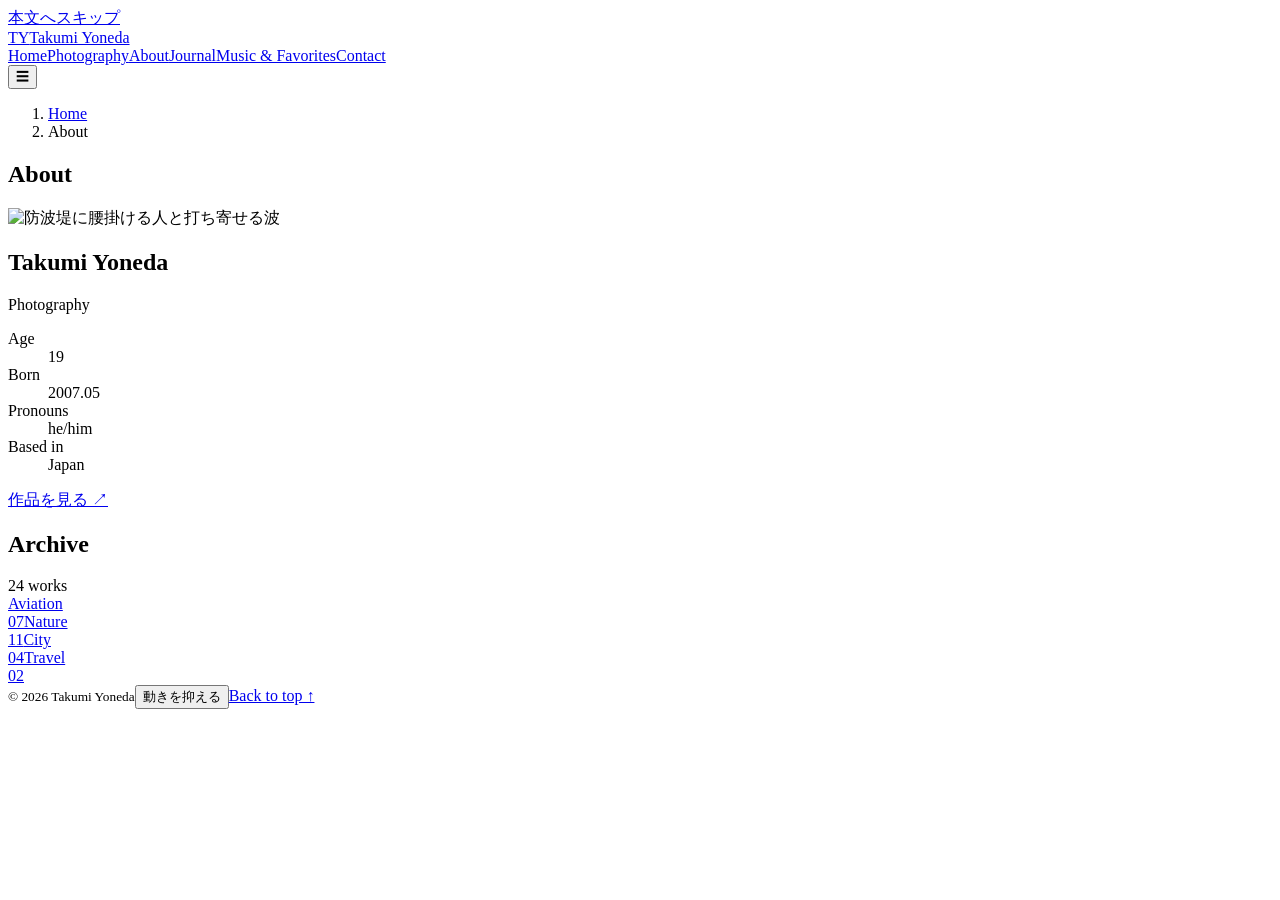
==== about.html @ cf7e60b3 "Add Takumi Yoneda personal website" ====
<!doctype html><html lang="ja"><head><meta charset="utf-8"><meta name="viewport" content="width=device-width,initial-scale=1"><meta name="description" content="Takumi Yonedaの個人公式サイト。写真、アート、言葉と好きなもの。About"><meta name="theme-color" content="#ffffff"><title>About — Takumi Yoneda</title><link rel="icon" href="assets/favicon.svg" type="image/svg+xml"><link rel="stylesheet" href="assets/style.css"><script defer src="assets/content.js"></script><script defer src="assets/app.js"></script></head><body class="inner-page"><a class="skip" href="#main">本文へスキップ</a><header><a class="brand" href="index.html">TY<span>Takumi Yoneda</span></a><nav class="desktop-nav" aria-label="メインナビゲーション"><a href="index.html" >Home</a><a href="photography.html" >Photography</a><a href="about.html" aria-current="page">About</a><a href="journal.html" >Journal</a><a href="favorites.html" >Music & Favorites</a><a href="contact.html" >Contact</a></nav><button class="icon menu-toggle" aria-label="メニューを開く" aria-haspopup="dialog" aria-controls="menu-dialog" aria-expanded="false">☰</button></header><main id="main"><nav class="breadcrumbs" aria-label="パンくずリスト"><ol><li><a href="index.html">Home</a></li><li aria-current="page">About</li></ol></nav><section class="page-heading"><h1 class="kinetic"><span>About</span></h1></section><section class="bio"><div class="bio-image"><div class="image-wrap"><img src="assets/photo-18.jpg" alt="防波堤に腰掛ける人と打ち寄せる波" width="1800" height="1200" loading="lazy"><span class="image-error" hidden>画像を読み込めませんでした</span></div></div><div><h2>Takumi Yoneda</h2><p>Photography</p><dl class="profile-facts"><div><dt>Age</dt><dd>19</dd></div><div><dt>Born</dt><dd><time datetime="2007-05">2007.05</time></dd></div><div><dt>Pronouns</dt><dd>he/him</dd></div><div><dt>Based in</dt><dd>Japan</dd></div></dl><a class="button filled" href="photography.html">作品を見る ↗</a></div></section><section class="archive section"><div class="section-head"><h2>Archive</h2><span>24 works</span></div><div class="archive-chart" aria-label="写真カテゴリー別の作品数"><a href="photography.html" class="chart-row reveal"><span>Aviation</span><div class="chart-track"><div class="chart-fill" style="--size:29.166666666666668%"></div></div><span>07</span></a><a href="photography.html" class="chart-row reveal"><span>Nature</span><div class="chart-track"><div class="chart-fill" style="--size:45.83333333333333%"></div></div><span>11</span></a><a href="photography.html" class="chart-row reveal"><span>City</span><div class="chart-track"><div class="chart-fill" style="--size:16.666666666666664%"></div></div><span>04</span></a><a href="photography.html" class="chart-row reveal"><span>Travel</span><div class="chart-track"><div class="chart-fill" style="--size:8.333333333333332%"></div></div><span>02</span></a></div></section><noscript><nav aria-label="ページ一覧"><a href="index.html">Home</a> / <a href="photography.html">Photography</a> / <a href="about.html">About</a> / <a href="journal.html">Journal</a> / <a href="favorites.html">Music & Favorites</a> / <a href="contact.html">Contact</a></nav></noscript></main><footer><div class="footer-bottom"><small>© 2026 Takumi Yoneda</small><button id="motion-toggle" class="chip" aria-pressed="false">動きを抑える</button><a href="#main">Back to top ↑</a></div></footer><dialog id="menu-dialog" class="menu-dialog" aria-labelledby="menu-title"><div class="dialog-top"><h2 id="menu-title">Menu</h2><button class="icon" data-close aria-label="メニューを閉じる">×</button></div><nav aria-label="モバイルナビゲーション"><a href="index.html" >Home<span>↗</span></a><a href="photography.html" >Photography<span>↗</span></a><a href="about.html" aria-current="page">About<span>↗</span></a><a href="journal.html" >Journal<span>↗</span></a><a href="favorites.html" >Music & Favorites<span>↗</span></a><a href="contact.html" >Contact<span>↗</span></a></nav></dialog><dialog id="sheet" class="sheet" aria-labelledby="sheet-title"><div class="handle" aria-hidden="true"></div><div class="dialog-top"><h2 id="sheet-title">Details</h2><button class="icon" data-close aria-label="詳細を閉じる">×</button></div><div id="sheet-content"></div></dialog><dialog id="lightbox" class="lightbox" aria-label="写真の拡大表示"><button class="icon" data-close aria-label="拡大表示を閉じる">×</button><img id="lightbox-image" alt=""><button class="icon viewer-info" id="viewer-info" aria-label="作品情報">i</button><div class="viewer-controls"><button class="icon" id="viewer-prev" aria-label="前の作品">←</button><span id="viewer-count" aria-live="polite"></span><button class="icon" id="viewer-next" aria-label="次の作品">→</button></div></dialog><div id="toast" role="status"></div></body></html>
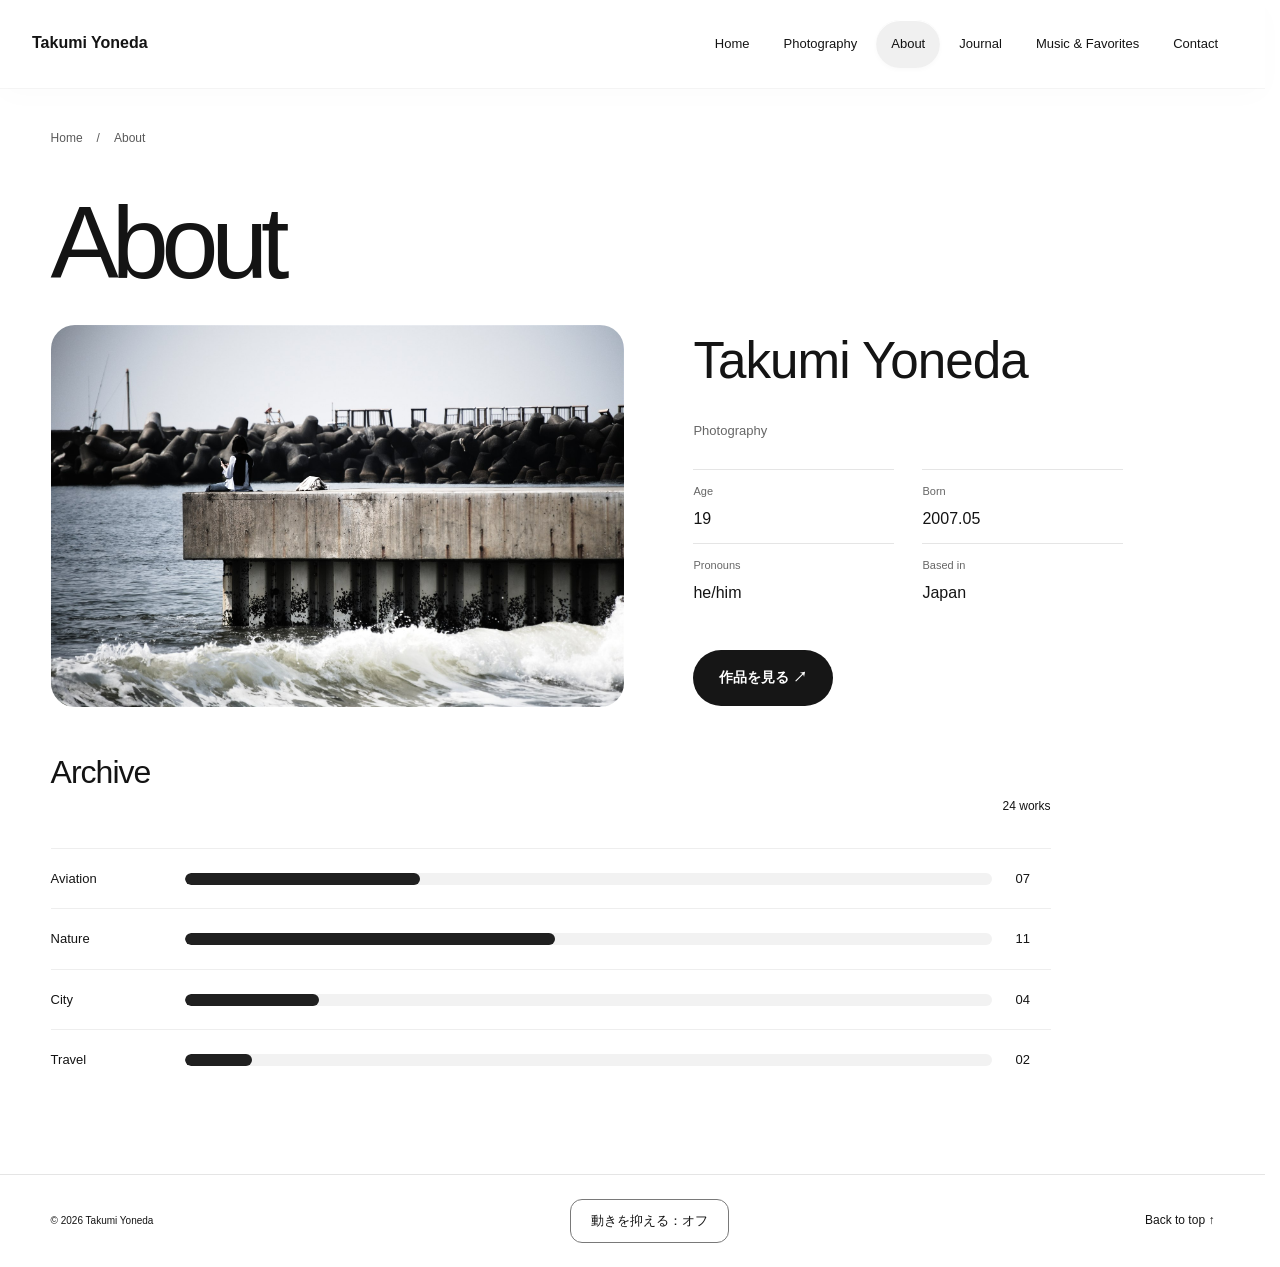
==== commit 2bdcffd3: "Polish page transitions and artist credits" ====
--- a/about.html
+++ b/about.html
@@ -1 +1 @@
-<!doctype html><html lang="ja"><head><meta charset="utf-8"><meta name="viewport" content="width=device-width,initial-scale=1"><meta name="description" content="Takumi Yonedaの個人公式サイト。写真、アート、言葉と好きなもの。About"><meta name="theme-color" content="#ffffff"><title>About — Takumi Yoneda</title><link rel="icon" href="assets/favicon.svg" type="image/svg+xml"><link rel="stylesheet" href="assets/style.css"><script defer src="assets/content.js"></script><script defer src="assets/app.js"></script></head><body class="inner-page"><a class="skip" href="#main">本文へスキップ</a><header><a class="brand" href="index.html">TY<span>Takumi Yoneda</span></a><nav class="desktop-nav" aria-label="メインナビゲーション"><a href="index.html" >Home</a><a href="photography.html" >Photography</a><a href="about.html" aria-current="page">About</a><a href="journal.html" >Journal</a><a href="favorites.html" >Music & Favorites</a><a href="contact.html" >Contact</a></nav><button class="icon menu-toggle" aria-label="メニューを開く" aria-haspopup="dialog" aria-controls="menu-dialog" aria-expanded="false">☰</button></header><main id="main"><nav class="breadcrumbs" aria-label="パンくずリスト"><ol><li><a href="index.html">Home</a></li><li aria-current="page">About</li></ol></nav><section class="page-heading"><h1 class="kinetic"><span>About</span></h1></section><section class="bio"><div class="bio-image"><div class="image-wrap"><img src="assets/photo-18.jpg" alt="防波堤に腰掛ける人と打ち寄せる波" width="1800" height="1200" loading="lazy"><span class="image-error" hidden>画像を読み込めませんでした</span></div></div><div><h2>Takumi Yoneda</h2><p>Photography</p><dl class="profile-facts"><div><dt>Age</dt><dd>19</dd></div><div><dt>Born</dt><dd><time datetime="2007-05">2007.05</time></dd></div><div><dt>Pronouns</dt><dd>he/him</dd></div><div><dt>Based in</dt><dd>Japan</dd></div></dl><a class="button filled" href="photography.html">作品を見る ↗</a></div></section><section class="archive section"><div class="section-head"><h2>Archive</h2><span>24 works</span></div><div class="archive-chart" aria-label="写真カテゴリー別の作品数"><a href="photography.html" class="chart-row reveal"><span>Aviation</span><div class="chart-track"><div class="chart-fill" style="--size:29.166666666666668%"></div></div><span>07</span></a><a href="photography.html" class="chart-row reveal"><span>Nature</span><div class="chart-track"><div class="chart-fill" style="--size:45.83333333333333%"></div></div><span>11</span></a><a href="photography.html" class="chart-row reveal"><span>City</span><div class="chart-track"><div class="chart-fill" style="--size:16.666666666666664%"></div></div><span>04</span></a><a href="photography.html" class="chart-row reveal"><span>Travel</span><div class="chart-track"><div class="chart-fill" style="--size:8.333333333333332%"></div></div><span>02</span></a></div></section><noscript><nav aria-label="ページ一覧"><a href="index.html">Home</a> / <a href="photography.html">Photography</a> / <a href="about.html">About</a> / <a href="journal.html">Journal</a> / <a href="favorites.html">Music & Favorites</a> / <a href="contact.html">Contact</a></nav></noscript></main><footer><div class="footer-bottom"><small>© 2026 Takumi Yoneda</small><button id="motion-toggle" class="chip" aria-pressed="false">動きを抑える</button><a href="#main">Back to top ↑</a></div></footer><dialog id="menu-dialog" class="menu-dialog" aria-labelledby="menu-title"><div class="dialog-top"><h2 id="menu-title">Menu</h2><button class="icon" data-close aria-label="メニューを閉じる">×</button></div><nav aria-label="モバイルナビゲーション"><a href="index.html" >Home<span>↗</span></a><a href="photography.html" >Photography<span>↗</span></a><a href="about.html" aria-current="page">About<span>↗</span></a><a href="journal.html" >Journal<span>↗</span></a><a href="favorites.html" >Music & Favorites<span>↗</span></a><a href="contact.html" >Contact<span>↗</span></a></nav></dialog><dialog id="sheet" class="sheet" aria-labelledby="sheet-title"><div class="handle" aria-hidden="true"></div><div class="dialog-top"><h2 id="sheet-title">Details</h2><button class="icon" data-close aria-label="詳細を閉じる">×</button></div><div id="sheet-content"></div></dialog><dialog id="lightbox" class="lightbox" aria-label="写真の拡大表示"><button class="icon" data-close aria-label="拡大表示を閉じる">×</button><img id="lightbox-image" alt=""><button class="icon viewer-info" id="viewer-info" aria-label="作品情報">i</button><div class="viewer-controls"><button class="icon" id="viewer-prev" aria-label="前の作品">←</button><span id="viewer-count" aria-live="polite"></span><button class="icon" id="viewer-next" aria-label="次の作品">→</button></div></dialog><div id="toast" role="status"></div></body></html>+<!doctype html><html lang="ja"><head><meta charset="utf-8"><meta name="viewport" content="width=device-width,initial-scale=1"><meta name="description" content="Takumi Yonedaの個人公式サイト。写真、アート、言葉と好きなもの。About"><meta name="theme-color" content="#ffffff"><title>About — Takumi Yoneda</title><link rel="icon" href="assets/favicon.svg" type="image/svg+xml"><link rel="stylesheet" href="assets/style.css"><link rel="stylesheet" href="assets/motion.css"><script defer src="assets/content.js"></script><script defer src="assets/app.js"></script><script defer src="assets/motion.js"></script></head><body class="inner-page"><a class="skip" href="#main">本文へスキップ</a><header><a class="brand" href="index.html">TY<span>Takumi Yoneda</span></a><nav class="desktop-nav" aria-label="メインナビゲーション"><a href="index.html" >Home</a><a href="photography.html" >Photography</a><a href="about.html" aria-current="page">About</a><a href="journal.html" >Journal</a><a href="favorites.html" >Music & Favorites</a><a href="contact.html" >Contact</a></nav><button class="icon menu-toggle" aria-label="メニューを開く" aria-haspopup="dialog" aria-controls="menu-dialog" aria-expanded="false">☰</button></header><main id="main"><nav class="breadcrumbs" aria-label="パンくずリスト"><ol><li><a href="index.html">Home</a></li><li aria-current="page">About</li></ol></nav><section class="page-heading"><h1 class="kinetic"><span>About</span></h1></section><section class="bio"><div class="bio-image"><div class="image-wrap"><img src="assets/photo-18.jpg" alt="防波堤に腰掛ける人と打ち寄せる波" width="1800" height="1200" loading="lazy"><span class="image-error" hidden>画像を読み込めませんでした</span></div></div><div><h2>Takumi Yoneda</h2><p>Photography</p><dl class="profile-facts"><div><dt>Age</dt><dd>19</dd></div><div><dt>Born</dt><dd><time datetime="2007-05">2007.05</time></dd></div><div><dt>Pronouns</dt><dd>he/him</dd></div><div><dt>Based in</dt><dd>Japan</dd></div></dl><a class="button filled" href="photography.html">作品を見る ↗</a></div></section><section class="archive section"><div class="section-head"><h2>Archive</h2><span>24 works</span></div><div class="archive-chart" aria-label="写真カテゴリー別の作品数"><a href="photography.html" class="chart-row reveal"><span>Aviation</span><div class="chart-track"><div class="chart-fill" style="--size:29.166666666666668%"></div></div><span>07</span></a><a href="photography.html" class="chart-row reveal"><span>Nature</span><div class="chart-track"><div class="chart-fill" style="--size:45.83333333333333%"></div></div><span>11</span></a><a href="photography.html" class="chart-row reveal"><span>City</span><div class="chart-track"><div class="chart-fill" style="--size:16.666666666666664%"></div></div><span>04</span></a><a href="photography.html" class="chart-row reveal"><span>Travel</span><div class="chart-track"><div class="chart-fill" style="--size:8.333333333333332%"></div></div><span>02</span></a></div></section><noscript><nav aria-label="ページ一覧"><a href="index.html">Home</a> / <a href="photography.html">Photography</a> / <a href="about.html">About</a> / <a href="journal.html">Journal</a> / <a href="favorites.html">Music & Favorites</a> / <a href="contact.html">Contact</a></nav></noscript></main><footer><div class="footer-bottom"><small>© 2026 Takumi Yoneda</small><button id="motion-toggle" class="chip" aria-pressed="false">動きを抑える</button><a href="#main">Back to top ↑</a></div></footer><dialog id="menu-dialog" class="menu-dialog" aria-labelledby="menu-title"><div class="dialog-top"><h2 id="menu-title">Menu</h2><button class="icon" data-close aria-label="メニューを閉じる">×</button></div><nav aria-label="モバイルナビゲーション"><a href="index.html" >Home<span>↗</span></a><a href="photography.html" >Photography<span>↗</span></a><a href="about.html" aria-current="page">About<span>↗</span></a><a href="journal.html" >Journal<span>↗</span></a><a href="favorites.html" >Music & Favorites<span>↗</span></a><a href="contact.html" >Contact<span>↗</span></a></nav></dialog><dialog id="sheet" class="sheet" aria-labelledby="sheet-title"><div class="handle" aria-hidden="true"></div><div class="dialog-top"><h2 id="sheet-title">Details</h2><button class="icon" data-close aria-label="詳細を閉じる">×</button></div><div id="sheet-content"></div></dialog><dialog id="lightbox" class="lightbox" aria-label="写真の拡大表示"><button class="icon" data-close aria-label="拡大表示を閉じる">×</button><img id="lightbox-image" alt=""><button class="icon viewer-info" id="viewer-info" aria-label="作品情報">i</button><div class="viewer-controls"><button class="icon" id="viewer-prev" aria-label="前の作品">←</button><span id="viewer-count" aria-live="polite"></span><button class="icon" id="viewer-next" aria-label="次の作品">→</button></div></dialog><div id="toast" role="status"></div></body></html>
--- a/assets/style.css
+++ b/assets/style.css
@@ -0,0 +1,32 @@
+:root{color-scheme:light;--surface:#f7f8f2;--container:#eaece4;--primary:#365b42;--on-primary:#fff;--primary-container:#d7e9ce;--text:#20251f;--muted:#535e52;--outline:#727c70;--ease:cubic-bezier(.2,0,0,1);--radius:28px}*{box-sizing:border-box}body{margin:0;background:var(--surface);color:var(--text);font:16px/1.8 Arial,'Noto Sans JP',sans-serif}button,a,input{touch-action:manipulation}button{font:inherit;color:inherit;cursor:pointer}a{color:inherit;text-decoration:none}button{border:0}button[hidden],[hidden]{display:none!important}button,a{ -webkit-tap-highlight-color:transparent}a,button,summary{transition:background .2s var(--ease),transform .25s var(--ease),box-shadow .2s}a:hover,button:hover{filter:brightness(.94)}:focus-visible{outline:3px solid var(--primary);outline-offset:5px}img{display:block;width:100%;height:100%;object-fit:cover}header{height:100px;display:flex;align-items:center;justify-content:space-between;padding:0 4.5%;border-bottom:1px solid #d9ded3;gap:20px}.brand{font-size:32px;letter-spacing:-3px;font-weight:700;display:flex;align-items:center;gap:18px}.brand span{font-size:13px;letter-spacing:0;font-weight:500}.desktop-nav{display:flex;gap:8px}.desktop-nav a{padding:10px 15px;border-radius:28px;font-size:13px}.desktop-nav a[aria-current]{background:var(--primary-container);color:#223b2a}.desktop-nav a:hover{background:var(--container)}main,footer{max-width:1440px;margin:auto;padding:0 6%}.hero{display:grid;grid-template-columns:1fr 1.05fr;gap:6%;align-items:center;min-height:720px;padding:60px 0 80px}.eyebrow{font-size:11px;letter-spacing:2px;font-weight:700;color:var(--muted)}h1,h2,h3,p{margin-top:0}h1{font-size:clamp(56px,7.5vw,110px);line-height:1.04;letter-spacing:-6px;font-weight:500;margin-bottom:30px}em{font-family:Georgia,serif;font-weight:400;color:var(--primary)}.kinetic span{display:block;animation:rise .9s var(--ease) both}.kinetic span+span{animation-delay:.12s}.lead{font-size:16px;line-height:2;color:var(--muted);margin:30px 0}.button{display:inline-flex;align-items:center;justify-content:center;gap:35px;min-height:56px;padding:12px 26px;border-radius:100px;font-weight:600;font-size:14px}.filled{background:var(--primary);color:var(--on-primary)}.outlined{border:1px solid var(--outline);background:transparent}.button:hover{transform:translateY(-2px);box-shadow:0 5px 12px #253e2518}.hero-note{display:block;font-size:10px;letter-spacing:2px;margin-top:48px}.hero-visual{position:relative}.hero-visual .image-wrap{height:530px;border-radius:180px 180px 28px 28px}.image-wrap{background:var(--container);position:relative;overflow:hidden}.image-wrap:not(.loaded):not(.failed):after{content:'';position:absolute;inset:0;background:linear-gradient(100deg,transparent 20%,#ffffff70 45%,transparent 70%);animation:shimmer 1.4s infinite}.image-wrap img{transition:opacity .4s,transform .6s var(--ease)}.image-wrap.failed img{display:none}.image-error{display:block;padding:30px;color:var(--muted)}.image-label{display:flex;justify-content:space-between;font-size:10px;letter-spacing:1.8px;padding-top:16px}.round-mark{position:absolute;bottom:48px;left:-42px;border-radius:50%;width:120px;height:120px;display:grid;place-content:center;background:var(--primary-container);font-size:13px;line-height:1.5;transform:rotate(-12deg)}.section{padding:70px 0}.section-head{display:flex;align-items:end;justify-content:space-between;gap:20px;margin-bottom:30px}h2{font-size:clamp(28px,3.3vw,46px);font-weight:500;letter-spacing:-1px;line-height:1.35;margin-bottom:24px}.text-link{font-size:13px;border-bottom:1px solid var(--outline);padding:10px 0}.carousel{border-radius:var(--radius);overflow:hidden;background:var(--container)}.carousel .image-wrap{height:470px}.carousel-bar{padding:20px 28px;display:flex;justify-content:space-between;align-items:center}.carousel-bar p{margin:0;font-size:20px}.carousel-bar small{margin-left:20px;font-size:12px;color:var(--muted)}.icon{display:inline-grid;place-content:center;width:48px;height:48px;min-width:48px;border-radius:50%;background:var(--primary-container);font-size:24px}.carousel-bar .icon{background:var(--surface);margin-left:8px}.intro-panel{border-radius:40px;background:var(--primary-container);padding:70px;margin:60px 0;text-align:center}.intro-panel p{color:var(--muted)}.link-grid{display:grid;grid-template-columns:repeat(3,1fr);gap:18px}.link-card{border-top:1px solid var(--outline);padding:24px 10px}.link-card:hover{background:var(--container);border-radius:20px;transform:translateY(-4px)}h3{font-weight:500;font-size:22px}.link-card h3{margin-top:25px}.link-card p{font-size:13px;color:var(--muted)}.breadcrumbs{font-size:12px;padding-top:28px;color:var(--muted)}.breadcrumbs ol{list-style:none;display:flex;gap:14px;padding:0}.breadcrumbs li+li:before{content:'/';margin-right:14px}.page-heading{padding:65px 0 55px}.page-heading h1{font-size:clamp(48px,8vw,100px);overflow-wrap:anywhere}.page-heading p{color:var(--muted)}.accent{color:var(--primary)}.sample{font-size:12px;color:var(--muted);border-left:2px solid #a7b79f;padding-left:12px}.filters{display:flex;gap:10px;flex-wrap:wrap;margin-bottom:32px}.chip{display:inline-flex;align-items:center;justify-content:center;min-height:44px;padding:8px 20px;border:1px solid var(--outline);border-radius:12px;background:transparent;font-size:13px}.chip[aria-pressed=true]{background:var(--primary-container);border-color:transparent}.photo-grid{display:grid;grid-template-columns:1fr 1fr;gap:38px 24px}.photo-card{text-align:left;padding:0;background:none;border-radius:24px;overflow:hidden}.photo-card .image-wrap{height:340px;border-radius:24px}.photo-card:nth-child(even){margin-top:60px}.photo-card:hover img{transform:scale(1.035)}.photo-caption{display:flex;justify-content:space-between;padding:16px 6px;font-size:21px}.photo-caption small{display:block;font-size:12px;color:var(--muted)}.about-grid{display:grid;grid-template-columns:1fr 1fr;align-items:center;gap:8%}.about-grid .image-wrap{height:500px;border-radius:120px 28px 28px 28px}.process{list-style:none;display:grid;grid-template-columns:repeat(4,1fr);padding:30px 0;gap:20px}.process li>span{font-size:48px;color:var(--primary)}.process h3{font-size:17px}.process-line{height:5px;background:var(--primary-container);overflow:hidden;border-radius:10px}.process-line:after{content:'';display:block;background:var(--primary);width:100%;height:100%;transform-origin:left;animation:grow 1.2s var(--ease) both;animation-delay:calc(var(--i)*.15s)}.journal-row{display:flex;align-items:center;gap:36px;border-top:1px solid #c4cbbd;padding:36px 0}.journal-row>div{flex:1}.journal-row h2{font-size:30px;margin-bottom:10px}.journal-row p{margin-bottom:8px}.journal-number{font-size:32px;color:var(--muted)}.favorite-grid{display:grid;grid-template-columns:repeat(3,1fr);gap:20px}.favorite-card{padding:36px;border-radius:28px;background:var(--container)}.favorite-symbol{display:block;font-size:74px;color:var(--primary);margin-bottom:35px}.favorite-card h2{font-size:25px}.favorite-card p{font-size:14px}.static{cursor:default}.contact-panel{background:var(--primary-container);padding:50px;border-radius:32px}.faq{max-width:800px}.faq details{border-bottom:1px solid #bac4b4;padding:20px 0}.faq summary{cursor:pointer;min-height:44px;padding:8px;font-size:18px}.faq details p{padding:15px 8px;margin:0;color:var(--muted)}footer{margin-top:100px;border-top:1px solid #c4cbbd}.footer-top{display:flex;justify-content:space-between;align-items:center;gap:30px;padding:50px 0}.footer-top>a{font-size:clamp(32px,5vw,66px);letter-spacing:-2px}.footer-top>span{font-size:11px;letter-spacing:1.5px;line-height:2}.footer-bottom{border-top:1px solid #d9ded3;padding:24px 0;display:flex;justify-content:space-between;align-items:center;gap:20px;font-size:12px}.menu-toggle{display:none}dialog{color:var(--text);border:0;padding:28px;background:var(--surface);box-shadow:0 20px 80px #17241733}dialog::backdrop{background:#17241788;backdrop-filter:blur(4px)}dialog[open]{animation:rise .35s var(--ease)}.dialog-top{display:flex;align-items:center;justify-content:space-between;gap:20px;margin-bottom:24px}.dialog-top h2{font-size:24px;margin:0}.sheet{position:fixed;inset:auto 0 0;margin:0 auto;width:min(760px,100%);max-width:100%;max-height:90dvh;border-radius:32px 32px 0 0;overflow:auto;padding:16px 32px 40px}.handle{width:36px;height:4px;border-radius:4px;background:var(--outline);margin:0 auto 22px}.sheet img{max-height:45vh;border-radius:20px}.sheet h3{margin:20px 0 8px}.sheet .button{margin-top:18px}.lightbox{background:#151b16;max-width:95vw;max-height:95dvh;border-radius:20px;padding:60px 15px 15px}.lightbox>.icon{position:absolute;right:10px;top:8px}.lightbox img{width:auto;max-width:85vw;max-height:75dvh;object-fit:contain}.menu-dialog{position:fixed;inset:0 0 0 auto;margin:0;width:min(420px,100%);height:100dvh;max-height:100dvh;border-radius:28px 0 0 28px}.menu-dialog nav{display:grid}.menu-dialog nav a{display:flex;justify-content:space-between;padding:16px;border-radius:16px}.menu-dialog nav a[aria-current]{background:var(--primary-container)}#toast{position:fixed;bottom:24px;left:50%;transform:translateX(-50%);background:var(--text);color:white;border-radius:12px;padding:12px 24px;z-index:10;pointer-events:none}#toast:empty{display:none}.skip{position:fixed;top:-100px;left:20px;background:var(--primary);color:white;padding:12px;z-index:100}.skip:focus{top:10px}.sr-only{position:absolute;width:1px;height:1px;overflow:hidden;clip-path:inset(50%)}.js-motion .reveal{opacity:0;transform:translateY(22px);transition:opacity .65s var(--ease),transform .65s var(--ease)}.js-motion .reveal.visible{opacity:1;transform:none}body:has(dialog[open]){overflow:hidden}@keyframes rise{from{opacity:0;transform:translateY(24px)}to{opacity:1;transform:none}}@keyframes shimmer{from{transform:translateX(-100%)}to{transform:translateX(100%)}}@keyframes grow{from{transform:scaleX(0)}to{transform:scaleX(1)}}@media(min-width:1500px){header{padding-inline:calc((100vw - 1310px)/2)}}@media(max-width:1050px){.desktop-nav{display:none}.menu-toggle{display:grid}.hero{gap:4%;min-height:600px}.hero-visual .image-wrap{height:450px}h1{letter-spacing:-4px}.favorite-grid{grid-template-columns:1fr}.favorite-symbol{margin-bottom:12px}.process{grid-template-columns:1fr 1fr}}@media(max-width:640px){header{height:80px;padding:0 6%}.brand{font-size:28px}.brand span{font-size:12px}main,footer{padding-inline:6%}.hero{grid-template-columns:1fr;padding-top:40px;gap:38px}.hero h1{font-size:72px}.hero-note{margin-top:28px}.hero-visual .image-wrap{height:430px}.round-mark{left:auto;right:-8px;width:92px;height:92px;font-size:11px}.section{padding:45px 0}.section-head{align-items:start}.section-head h2{font-size:30px}.text-link{font-size:11px;white-space:nowrap}.carousel .image-wrap{height:280px}.carousel-bar{padding:16px}.carousel-bar p{font-size:15px}.carousel-bar small{display:block;margin-left:0}.intro-panel{padding:40px 22px;margin:30px 0}.link-grid,.photo-grid,.about-grid{grid-template-columns:1fr}.photo-card:nth-child(even){margin-top:0}.photo-card .image-wrap{height:300px}.page-heading{padding:40px 0}.page-heading h1{font-size:54px;letter-spacing:-3px}.about-grid{gap:30px}.about-grid .image-wrap{height:350px}.process{gap:16px}.process h3{font-size:13px}.journal-row{gap:14px}.journal-number{font-size:18px}.journal-row h2{font-size:23px}.journal-row p:not(.eyebrow){font-size:13px}.contact-panel{padding:30px 22px}.footer-top{display:block}.footer-top>span{display:block;margin-top:20px}.footer-bottom{flex-wrap:wrap}footer{margin-top:60px}.sheet{padding-inline:22px}}@media(prefers-reduced-motion:reduce){*,*:before,*:after{animation:none!important;transition:none!important;scroll-behavior:auto!important}.js-motion .reveal{opacity:1;transform:none}}html[data-reduced=true] *,html[data-reduced=true] *:before,html[data-reduced=true] *:after{animation:none!important;transition:none!important;scroll-behavior:auto!important}html[data-reduced=true] .reveal{opacity:1;transform:none}
+
+/* Preserve the full composition of supplied photographs in the portfolio. */
+.photo-card .image-wrap{height:auto;aspect-ratio:3/2}.photo-card:first-child .image-wrap{aspect-ratio:2/3}.photo-card .image-wrap img{width:100%;height:100%;object-fit:contain}.sheet img{height:auto;object-fit:contain}.hero-visual .image-wrap img{object-position:center 65%}
+
+/* White-first M3 neutral color roles. */
+:root{--surface:#fff;--container:#f4f4f4;--primary:#161616;--on-primary:#fff;--primary-container:#ededed;--text:#141414;--muted:#595959;--outline:#797979}
+header{border-color:#e5e5e5}.desktop-nav a[aria-current]{color:#111}.desktop-nav a:hover{background:#f3f3f3}.lightbox{background:#111}.sample{border-color:#999}footer,.footer-bottom{border-color:#e5e5e5}.faq details,.journal-row{border-color:#d5d5d5}
+.portfolio-page header{height:88px}.portfolio-page .brand{font-size:0;letter-spacing:0;gap:0}.portfolio-page .brand span{font-size:16px;font-weight:600}.portfolio-page main{max-width:1600px;padding-inline:4%}.portfolio-page .breadcrumbs{padding-top:18px;font-size:11px}.portfolio-page .page-heading{display:flex;align-items:center;justify-content:space-between;padding:30px 0 38px;gap:20px}.portfolio-page .page-heading h1{font-family:Arial,sans-serif;font-size:32px;letter-spacing:-1px;line-height:1.2;margin:0;font-weight:500}.photo-count{font-size:12px;color:var(--muted)}
+.portfolio-page .photo-grid{display:block;columns:2;column-gap:24px}.portfolio-page .photo-card{display:block;width:100%;margin:0 0 25px;break-inside:avoid;position:relative;border-radius:16px}.portfolio-page .photo-card:nth-child(even){margin-top:0}.portfolio-page .photo-card .image-wrap,.portfolio-page .photo-card:first-child .image-wrap{height:auto;aspect-ratio:auto;border-radius:16px}.portfolio-page .photo-card img{height:auto;object-fit:contain}.portfolio-page .photo-card:hover img{transform:none}.frame-number{display:block;font-size:11px;color:#595959;padding:8px 2px;text-align:left}.portfolio-page footer{max-width:1600px;margin-top:48px;padding-inline:4%}.portfolio-page .footer-bottom{border-top:0}.portfolio-page .chip{border-radius:100px;font-size:11px}.portfolio-home .page-heading{padding-top:48px}
+@media(min-width:1500px){.portfolio-page header{padding-inline:4%}}@media(max-width:640px){.portfolio-page header{height:72px}.portfolio-page main{padding-inline:5%}.portfolio-page .page-heading{padding:24px 0}.portfolio-page .page-heading h1{font-size:26px}.portfolio-page .photo-grid{columns:1}.portfolio-page .photo-card{margin-bottom:20px}.portfolio-page .photo-card .image-wrap{height:auto}.portfolio-page .footer-bottom{gap:12px}}
+
+/* M3 editorial portfolio: neutral surfaces, expressive type, deliberate spacing. */
+.portfolio-page .page-heading{padding:48px 0 46px;align-items:flex-end;border-bottom:1px solid #e6e6e6;margin-bottom:24px}.portfolio-page .page-heading h1{font-size:clamp(64px,12vw,170px);line-height:.85;letter-spacing:-.075em;font-weight:500}.portfolio-page .page-heading h1 span{display:inline-block;animation:rise .8s var(--ease) both}.portfolio-page .page-heading h1 span+span{animation-delay:.1s}.portfolio-home .page-heading h1{font-size:clamp(44px,8vw,112px);line-height:1;letter-spacing:-.065em}.photo-count{font-variant-numeric:tabular-nums;border:1px solid #ddd;border-radius:50%;width:48px;height:48px;display:grid;place-items:center}.portfolio-tools{margin-bottom:32px}.portfolio-tools .filters{margin:0;gap:8px}.portfolio-page .filters .chip{min-height:44px;padding:8px 20px;border-color:#ddd}.portfolio-page .filters .chip[aria-pressed=true]{background:#171717;color:#fff}
+.portfolio-page .photo-grid{display:grid;columns:unset;grid-template-columns:repeat(12,minmax(0,1fr));gap:50px 28px;align-items:center}.portfolio-page .photo-card{grid-column:span 6;margin:0!important;align-self:center;border-radius:0;overflow:visible}.portfolio-page .photo-card .image-wrap,.portfolio-page .photo-card:first-child .image-wrap{border-radius:20px;overflow:hidden}.portfolio-page .photo-card.frame-0{grid-column:1/-1}.portfolio-page .photo-card.frame-1{grid-column:2/6}.portfolio-page .photo-card.frame-2{grid-column:7/13}.portfolio-page .photo-card.frame-3{grid-column:1/9}.portfolio-page .photo-card.frame-4{grid-column:4/13}.portfolio-page .photo-card.frame-7{grid-column:2/12}.portfolio-page .photo-card.frame-10{grid-column:2/6}.portfolio-page .photo-card.frame-11{grid-column:7/13}.portfolio-page .photo-card.frame-14{grid-column:2/12}.portfolio-page .photo-card.frame-19{grid-column:2/12}.portfolio-page .photo-card.frame-23{grid-column:3/11}.portfolio-page .photo-card:hover{filter:none}.portfolio-page .photo-card:hover .image-wrap{box-shadow:0 8px 26px #00000014}.portfolio-page .photo-card:hover img{transform:scale(1.012)}.frame-number{display:flex;justify-content:space-between;padding:12px 2px;font-size:11px;letter-spacing:.08em}.frame-number>span{font-size:16px;opacity:0;transform:translate(-4px,4px);transition:opacity .2s,transform .3s}.photo-card:hover .frame-number>span,.photo-card:focus-visible .frame-number>span{opacity:1;transform:none}.portfolio-page .photo-grid.filtered .photo-card{grid-column:span 6!important}.portfolio-page header{background:#ffffffed;position:sticky;top:0;z-index:2;backdrop-filter:blur(16px)}.viewer-controls{display:flex;align-items:center;justify-content:space-between;gap:24px;padding:16px 4px 2px;color:#fff;font-size:12px}.viewer-controls .icon{color:#111;background:#fff}.lightbox:has(.viewer-controls) img{max-height:65dvh}
+@media(max-width:640px){.portfolio-page .page-heading{padding:28px 0 30px}.portfolio-page .page-heading h1{font-size:76px}.portfolio-home .page-heading h1{font-size:46px}.portfolio-page .photo-grid{gap:28px 12px}.portfolio-page .photo-grid .photo-card,.portfolio-page .photo-grid.filtered .photo-card{grid-column:1/-1!important}.portfolio-page .photo-grid .frame-1,.portfolio-page .photo-grid .frame-10{grid-column:2/12!important}.portfolio-page .photo-card .image-wrap{border-radius:16px}.portfolio-tools .filters{gap:6px}.portfolio-tools .chip{padding:8px 13px;font-size:11px}.portfolio-tools{margin-bottom:24px}}
+
+/* Unified neutral Material 3 presentation. */
+html{scroll-behavior:smooth;scroll-padding-top:100px}body{--ease:cubic-bezier(.2,0,0,1)}header{height:88px;position:sticky;top:0;background:#ffffffed;backdrop-filter:blur(18px);z-index:5}.brand{font-size:0;gap:0;letter-spacing:0}.brand span{font-size:16px;font-weight:600}.home-page main,.inner-page main{max-width:1600px;padding-inline:4%}.home-page footer,.inner-page footer{max-width:1600px;padding-inline:4%;margin-top:80px}.footer-bottom{border:0}.cover{padding-top:30px}.cover-heading{display:flex;justify-content:space-between;align-items:flex-end;padding-bottom:28px;gap:20px}.cover h1{font-size:clamp(60px,8.3vw,132px);letter-spacing:-.075em;line-height:.85;margin:0;font-weight:500}.cover h1>span{display:block;animation:rise .9s var(--ease) both}.cover h1>span+span{animation-delay:.12s}.name-dot{color:#5c5c5c}.cover-link{font-size:13px;display:flex;align-items:center;gap:35px;border-radius:100px;border:1px solid #d6d6d6;padding:12px 22px;min-height:48px}.cover-link:hover{background:#eee}.cover-photo{position:relative;border-radius:28px;overflow:hidden;background:#f2f2f2}.cover-photo .image-wrap{height:clamp(290px,43vw,630px)}.cover-photo img{object-fit:cover;object-position:center}.cover-overlay{position:absolute;bottom:20px;left:24px;right:20px;display:flex;align-items:center;justify-content:space-between;color:#fff;font-size:12px;text-shadow:0 1px 6px #000}.cover-buttons{display:flex;gap:8px}.cover-buttons .icon{background:#ffffffec;color:#111;text-shadow:none}.cover-baseline{display:flex;align-items:center;justify-content:space-between;padding:16px 2px;font-size:11px;color:#555}.cover-baseline a{display:grid;place-items:center;min-width:48px;min-height:48px;font-size:22px}.cover-photo img.changing{animation:photo-enter .65s var(--ease) both}.selected{padding:100px 0 70px}.selected h2{font-size:34px;margin:0}.selected-grid{display:grid;grid-template-columns:repeat(12,minmax(0,1fr));gap:56px 32px;align-items:center}.selected-grid .photo-card{grid-column:span 6;border-radius:0;margin:0;overflow:visible}.selected-grid .photo-card:nth-child(2){grid-column:8/12}.selected-grid .photo-card:nth-child(3){grid-column:2/8}.selected-grid .photo-card:nth-child(4){grid-column:9/13}.selected-grid .photo-card:nth-child(5){grid-column:1/8}.selected-grid .photo-card:nth-child(6){grid-column:9/13}.selected-grid .photo-card .image-wrap{height:auto;aspect-ratio:auto;border-radius:20px;overflow:hidden}.selected-grid .photo-card img{height:auto}.home-links{padding:35px 0}.home-links a{display:flex;justify-content:space-between;align-items:center;min-height:88px;padding:20px 8px;border-top:1px solid #ddd;font-size:clamp(23px,3vw,40px);letter-spacing:-1px}.home-links a:hover{padding-inline:24px;background:#f6f6f6;border-radius:20px}.inner-page .page-heading{padding:54px 0 50px}.inner-page .page-heading h1{font-size:clamp(56px,9vw,130px);letter-spacing:-.07em;font-family:Arial,sans-serif;line-height:.95;margin:0}.bio{display:grid;grid-template-columns:1.1fr 1fr;gap:9%;align-items:center}.bio .image-wrap{border-radius:24px;aspect-ratio:3/2}.bio h2{font-size:clamp(26px,4vw,54px)}.bio p{color:#666;font-size:13px}.archive{max-width:1000px}.archive .section-head h2{font-size:32px}.archive .section-head>span{font-size:12px}.chart-row{display:grid;grid-template-columns:110px 1fr 35px;align-items:center;gap:24px;padding:18px 0;border-top:1px solid #eee;font-size:13px}.chart-track{height:12px;background:#f2f2f2;border-radius:20px;overflow:hidden}.chart-fill{height:100%;width:var(--size);background:#202020;border-radius:20px;transform-origin:left}.chart-row.visible .chart-fill{animation:grow 1s var(--ease) both}.empty-layout{max-width:980px}.empty-layout .image-wrap{height:auto;aspect-ratio:3/2;border-radius:24px}.empty-layout p{font-size:12px;color:#666;margin-top:20px}.minimal-favorites{display:grid;grid-template-columns:1fr 1fr;gap:28px}.minimal-favorites>section{background:#f6f6f6;border-radius:28px;padding:48px;min-height:350px}.minimal-favorites h2{font-size:30px;margin:32px 0 8px}.minimal-favorites p{font-size:12px;color:#666}.record{display:block;width:160px;height:160px;border-radius:50%;background:repeating-radial-gradient(circle,#222 0 2px,#111 3px 5px);position:relative;transition:transform .8s var(--ease)}.record:after{content:'';position:absolute;width:40px;height:40px;background:#fff;border:16px solid #aaa;border-radius:50%;top:60px;left:60px}.minimal-favorites>section:hover .record{transform:rotate(35deg)}.favorite-art{display:flex;gap:10px;height:160px;align-items:end}.favorite-art span{display:block;width:45px;background:#222;height:100%;border-radius:8px;transform:rotate(-9deg);transition:transform .5s var(--ease)}.favorite-art span:nth-child(2){height:85%;background:#777;transform:rotate(3deg)}.favorite-art span:nth-child(3){height:92%;background:#bbb;transform:rotate(12deg)}.minimal-favorites>section:hover .favorite-art span{transform:rotate(0)}.contact-minimal{display:flex;align-items:center;gap:60px;background:#f5f5f5;border-radius:28px;padding:45px}.contact-symbol{font-size:clamp(90px,15vw,180px);line-height:1}.contact-minimal p{font-size:14px;margin:0}.inner-page .faq{padding-top:50px}.faq summary{font-size:15px}.faq p{font-size:13px}.sheet #sheet-content>p{font-size:12px;color:#555}.sheet .dialog-top h2{font-size:18px}.icon:hover{background:#ddd;transform:scale(1.04)}.icon:active,.chip:active,.button:active{transform:scale(.96)}
+@keyframes photo-enter{from{opacity:.3;transform:scale(1.025)}to{opacity:1;transform:scale(1)}}
+@media(max-width:640px){header{height:72px}.home-page main,.inner-page main{padding-inline:5%}.cover{padding-top:30px}.cover-heading{align-items:flex-end;padding-bottom:24px}.cover h1{font-size:65px}.cover-link{gap:14px;font-size:11px;padding:10px 15px}.cover-photo .image-wrap{height:340px}.cover-photo{border-radius:20px}.cover-overlay{left:16px;right:14px;bottom:14px}.selected{padding:54px 0 30px}.selected-grid{gap:32px 16px}.selected-grid .photo-card{grid-column:1/-1!important}.selected-grid .photo-card:nth-child(2),.selected-grid .photo-card:nth-child(4){grid-column:3/11!important}.selected .section-head{align-items:center}.selected h2{font-size:28px}.home-links a{min-height:72px}.inner-page .page-heading{padding:36px 0}.bio{grid-template-columns:1fr;gap:28px}.bio h2{margin-bottom:12px}.minimal-favorites{grid-template-columns:1fr}.minimal-favorites>section{padding:32px;min-height:300px}.chart-row{grid-template-columns:75px 1fr 25px;gap:14px;font-size:12px}.contact-minimal{gap:25px;padding:30px}.contact-symbol{font-size:90px}}
+
+/* Emotion through a clear hierarchy, direct manipulation and a quiet ending. */
+.cover-heading{padding-bottom:34px}.cover h1{font-weight:500}.cover-photo .image-wrap{height:auto;aspect-ratio:3/2;max-height:none}.cover-photo img{height:auto;object-fit:contain}.cover-photo .cover-overlay{background:linear-gradient(transparent,#0008);left:0;right:0;bottom:0;padding:40px 24px 20px}.desktop-nav a{min-height:48px;display:inline-flex;align-items:center}.photo-card{cursor:zoom-in}.closing-frame{display:flex;flex-direction:column;align-items:center;gap:32px;padding:70px 0 100px}.closing-frame .photo-card{width:min(390px,65%);margin:0;border-radius:20px}.closing-frame .image-wrap{height:auto;aspect-ratio:auto;border-radius:20px}.closing-frame img{height:auto}.closing-frame .chip{border-radius:100px;font-size:12px}
+.lightbox{width:min(1500px,96vw);height:94dvh;max-width:96vw;max-height:94dvh;padding:70px 24px 80px;background:#111;border-radius:28px;overflow:hidden}.lightbox img,.lightbox:has(.viewer-controls) img{width:100%;height:100%;max-width:100%;max-height:100%;object-fit:contain;transition:opacity .18s}.lightbox .viewer-controls{position:absolute;bottom:14px;left:24px;right:24px;padding:0}.lightbox>.icon{top:12px;right:16px}.lightbox>.viewer-info{left:16px;right:auto;font-family:Georgia,serif;font-size:22px;background:#292929;color:#fff}.lightbox.is-loading img{opacity:.25}.lightbox.is-loading:before{content:'';position:absolute;left:30%;right:30%;height:2px;top:50%;background:linear-gradient(90deg,#333,#ccc,#333);animation:shimmer 1.4s infinite;pointer-events:none}.lightbox.image-failed:after{content:'画像を読み込めませんでした';position:absolute;inset:45% 10% auto;color:white;text-align:center;font-size:14px}.sheet{z-index:10}.photo-card:focus-visible{outline-offset:7px}.cover-buttons .icon,.viewer-controls .icon{width:52px;height:52px;min-width:52px}.portfolio-page .photo-grid{row-gap:70px}.portfolio-page .frame-number{padding-top:14px}.home-links{max-width:1100px;margin:auto}
+@media(max-width:640px){.cover-heading{padding-bottom:26px}.cover-photo .image-wrap{aspect-ratio:3/2;height:auto}.cover-photo .cover-overlay{padding:30px 14px 12px}.cover-buttons .icon{width:48px;height:48px;min-width:48px}.closing-frame{padding:45px 0 65px}.closing-frame .photo-card{width:72%}.lightbox{width:100vw;max-width:100vw;height:100dvh;max-height:100dvh;border-radius:0;padding:72px 8px 90px}.lightbox .viewer-controls{left:16px;right:16px;bottom:max(20px,env(safe-area-inset-bottom))}.portfolio-page .photo-grid{row-gap:36px}}
+
+.profile-facts{display:grid;grid-template-columns:1fr 1fr;gap:0 28px;max-width:430px;margin:26px 0 32px}.profile-facts>div{padding:12px 0;border-top:1px solid #e5e5e5}.profile-facts dt{font-size:11px;color:#666;margin-bottom:4px}.profile-facts dd{margin:0;font-size:16px;line-height:1.6;font-variant-numeric:tabular-nums}.profile-facts time{white-space:nowrap}@media(max-width:640px){.profile-facts{max-width:none;margin-top:24px;gap:0 20px}}
+
+.music-artists{list-style:none;margin:24px 0 0;padding:0}.music-artists li{padding:14px 0;border-top:1px solid #d9d9d9;font-size:clamp(20px,2.4vw,32px);line-height:1.3;letter-spacing:-.035em}.minimal-favorites>section:first-child{background:#f5f5f5}.minimal-favorites .record{width:120px;height:120px}.minimal-favorites .record:after{top:40px;left:40px}@media(max-width:640px){.music-artists li{font-size:25px;padding:15px 0}}
+
+.music-section>.section-head{align-items:center;margin-bottom:28px}.music-section h2{font-size:28px;margin:0}.music-total{font-size:12px;color:#666;font-variant-numeric:tabular-nums}.artist-grid{display:grid;grid-template-columns:repeat(6,minmax(0,1fr));gap:42px 24px}.artist-card{margin:0;min-width:0}.artist-group{grid-column:span 3}.artist-solo{grid-column:span 2}.artist-card .image-wrap{border-radius:24px;background:#f4f4f4;overflow:hidden}.artist-group .image-wrap{aspect-ratio:3/2}.artist-group img{object-fit:contain}.artist-solo .image-wrap{aspect-ratio:3/4}.artist-solo img{object-position:50% 25%;object-fit:cover}.artist-card figcaption{display:flex;align-items:center;justify-content:space-between;gap:12px;padding:16px 2px;font-size:clamp(16px,2vw,24px);letter-spacing:-.035em;line-height:1.3}.artist-number{font-size:11px;color:#666;letter-spacing:.04em}.photo-credits{margin-top:26px;border-top:1px solid #e5e5e5;font-size:11px;color:#666}.photo-credits summary{cursor:pointer;min-height:48px;display:list-item;align-content:center;width:fit-content;padding:12px 4px}.photo-credits ul{padding-left:20px;line-height:2}.photo-credits a{text-decoration:underline;text-underline-offset:3px}.photo-credits p{font-size:11px}.favorites-pending{padding-top:70px}.favorites-pending h2{font-size:28px}.favorites-pending p{font-size:12px;color:#666}@media(max-width:640px){.artist-grid{grid-template-columns:repeat(2,minmax(0,1fr));gap:28px 16px}.artist-group{grid-column:1/-1}.artist-solo{grid-column:span 1}.artist-solo:last-child{grid-column:1/-1;width:calc(50% - 8px);justify-self:center}.artist-card .image-wrap{border-radius:20px}.artist-card figcaption{font-size:17px;padding-top:12px}.artist-group figcaption{font-size:22px}.photo-credits ul{overflow-wrap:anywhere}}
--- a/assets/motion.css
+++ b/assets/motion.css
@@ -0,0 +1,50 @@
+/* Progressive enhancement: M3 motion + restrained glass surfaces. */
+html{scrollbar-gutter:stable}body{overflow-x:clip}
+/* Identical navigation geometry on EVERY page, independent of content width. */
+body header,body.portfolio-page header{height:88px;padding:0 max(32px,calc((100vw - 1440px)/2));width:100%;gap:24px;border-bottom:1px solid #ffffffa0;background:#ffffffd9;box-shadow:0 1px 0 #11111109,0 8px 30px #11111104;backdrop-filter:blur(24px) saturate(140%);-webkit-backdrop-filter:blur(24px) saturate(140%)}
+body .brand,body.portfolio-page .brand{font-size:0;gap:0;letter-spacing:0;flex-shrink:0}body .brand span,body.portfolio-page .brand span{font-size:16px;font-weight:600;white-space:nowrap}
+body .desktop-nav{gap:4px;align-items:center;flex-shrink:0}body .desktop-nav a{padding:0 15px;height:48px;min-height:48px;font-size:13px;font-weight:400;display:inline-flex;align-items:center;justify-content:center;white-space:nowrap;line-height:1;box-sizing:border-box}body .desktop-nav a[aria-current]{background:#eeeeeed9;color:#111;box-shadow:inset 0 1px 0 #fff,0 2px 5px #00000006}
+.cover-photo{isolation:isolate;box-shadow:0 20px 60px #1515150b;animation:frame-arrive 1.15s cubic-bezier(.16,1,.3,1) both}.cover h1>span{animation:name-arrive 1s cubic-bezier(.16,1,.3,1) both}.cover h1>span+span{animation-delay:.12s}.cover-link{animation:frame-arrive 1s .18s both}
+.cover-buttons,.viewer-controls{isolation:isolate}.cover-buttons{padding:6px;border-radius:100px;background:#ffffff28;border:1px solid #ffffff65;box-shadow:inset 0 1px 1px #ffffff90,0 8px 28px #0002;backdrop-filter:blur(20px) saturate(150%);-webkit-backdrop-filter:blur(20px) saturate(150%)}
+.cover-buttons .icon{background:#ffffffc9;border:1px solid #fff9;box-shadow:inset 0 1px 0 #fff,0 2px 8px #0001}.cover-buttons .icon:hover{background:#fff;transform:translateY(-2px)}
+.cover-steps{display:flex;gap:5px;position:absolute;top:22px;left:24px;padding:10px 12px;border:1px solid #ffffff55;border-radius:100px;background:#1113;backdrop-filter:blur(16px);z-index:1}.cover-step{width:25px;height:3px;border-radius:10px;background:#ffffff50;transition:width .55s cubic-bezier(.2,0,0,1),background .3s}.cover-step.active{width:48px;background:#fff}
+.js-motion .reveal{transition:opacity .85s cubic-bezier(.16,1,.3,1),transform 1s cubic-bezier(.16,1,.3,1);transform:translateY(54px);opacity:0}.js-motion .reveal.visible{opacity:1;transform:none}.js-motion .photo-card.reveal.visible .image-wrap,.js-motion .artist-card.reveal.visible .image-wrap{animation:photo-unveil 1.1s cubic-bezier(.16,1,.3,1) both}.image-wrap{transform-origin:50% 70%}.photo-card .image-wrap{transition:transform .65s cubic-bezier(.16,1,.3,1),box-shadow .4s;will-change:auto}.photo-card:hover .image-wrap{box-shadow:0 16px 40px #00000016}.photo-card:hover img,.portfolio-page .photo-card:hover img{transform:none}
+.frame-number{transition:color .3s}.photo-card:hover .frame-number{color:#111}.glass-ripple{position:absolute;width:12px;height:12px;border-radius:50%;pointer-events:none;background:#ffffff70;transform:translate(-50%,-50%);animation:ripple-out .6s ease-out forwards}.icon,.chip,.button{position:relative;overflow:hidden}
+.sheet,.menu-dialog{background:#fffffff0;border:1px solid #ffffffc9;box-shadow:inset 0 1px 0 white,0 20px 70px #0002;backdrop-filter:blur(28px) saturate(130%);-webkit-backdrop-filter:blur(28px) saturate(130%)}.sheet[open]{animation:sheet-up .55s cubic-bezier(.16,1,.3,1) both}.menu-dialog[open]{animation:menu-in .45s cubic-bezier(.16,1,.3,1) both}.menu-dialog[open] nav a{animation:menu-item .55s cubic-bezier(.16,1,.3,1) both}.menu-dialog nav a:nth-child(2){animation-delay:.035s}.menu-dialog nav a:nth-child(3){animation-delay:.07s}.menu-dialog nav a:nth-child(4){animation-delay:.105s}.menu-dialog nav a:nth-child(5){animation-delay:.14s}.menu-dialog nav a:nth-child(6){animation-delay:.175s}
+.lightbox{background:#111e;backdrop-filter:blur(32px);-webkit-backdrop-filter:blur(32px);border:1px solid #ffffff30;box-shadow:inset 0 1px 0 #ffffff20,0 20px 80px #0004}.lightbox[open]{animation:viewer-appear .35s ease both}.lightbox .viewer-controls{left:50%;right:auto;transform:translateX(-50%);width:min(330px,80%);padding:7px;border:1px solid #ffffff45;background:#ffffff1c;border-radius:100px;backdrop-filter:blur(24px);box-shadow:inset 0 1px 0 #ffffff45,0 8px 24px #0003}.viewer-controls .icon{background:#ffffffe6}.viewer-controls #viewer-count{font-variant-numeric:tabular-nums;min-width:65px;text-align:center}.lightbox>.icon{border:1px solid #ffffff50;box-shadow:inset 0 1px 0 #ffffff50}.viewer-info{background:#ffffff20!important}.photo-flight{position:fixed;object-fit:contain!important;border-radius:20px;z-index:100;pointer-events:none;max-width:none!important;max-height:none!important;transform-origin:0 0}.cover-old{position:absolute;inset:0;width:100%;height:100%;object-fit:contain;pointer-events:none;z-index:1}.motion-progress{position:fixed;top:0;left:0;height:2px;background:#202020;z-index:20;transform-origin:left;pointer-events:none;width:100%;transform:scaleX(0)}
+@keyframes name-arrive{from{opacity:0;transform:translateY(32px);filter:blur(10px)}to{opacity:1;transform:none;filter:blur(0)}}
+@keyframes frame-arrive{from{opacity:0;transform:translateY(32px) scale(.975)}to{opacity:1;transform:none}}
+@keyframes photo-unveil{from{clip-path:inset(9% 0 0 0 round 24px);opacity:.3;translate:0 18px}to{clip-path:inset(0 round 20px);opacity:1;translate:0 0}}
+@keyframes sheet-up{from{opacity:0;transform:translateY(70px) scale(.98)}to{opacity:1;transform:none}}
+@keyframes menu-in{from{opacity:0;transform:translateX(45px)}to{opacity:1;transform:none}}
+@keyframes menu-item{from{opacity:0;transform:translate(16px,12px)}to{opacity:1;transform:none}}
+@keyframes viewer-appear{from{opacity:0}to{opacity:1}}
+@keyframes ripple-out{to{transform:translate(-50%,-50%) scale(14);opacity:0}}
+@supports(animation-timeline:view()){html.js-motion .closing-frame .image-wrap{animation:closing-float linear both;animation-timeline:view();animation-range:entry 0% exit 100%}@keyframes closing-float{from{transform:translateY(20px)}to{transform:translateY(-20px)}}}
+@media(hover:hover) and (pointer:fine){html:not([data-reduced=true]) .photo-card:hover .image-wrap{transform:perspective(1100px) rotateX(var(--rx,0deg)) rotateY(var(--ry,0deg)) translateY(-5px)}}
+@media(max-width:1050px){body .desktop-nav{display:none}}
+@media(max-width:640px){body header,body.portfolio-page header{height:72px;padding:0 5%;gap:16px}.cover-steps{left:16px;top:16px}.cover-step{width:18px}.cover-step.active{width:32px}.lightbox .viewer-controls{bottom:max(18px,env(safe-area-inset-bottom))}.photo-flight{border-radius:16px}}
+@media(prefers-reduced-motion:reduce){*,*:before,*:after{animation:none!important;transition:none!important;scroll-behavior:auto!important}.photo-card .image-wrap{transform:none!important}.motion-progress{display:none}}
+html[data-reduced=true] *,html[data-reduced=true] *:before,html[data-reduced=true] *:after{animation:none!important;transition:none!important;scroll-behavior:auto!important}html[data-reduced=true] .photo-card .image-wrap{transform:none!important}html[data-reduced=true] .motion-progress{display:none}
+@supports not (backdrop-filter:blur(1px)){body header,.sheet,.menu-dialog{background:#fafafa}.cover-buttons{background:#eee}.lightbox .viewer-controls{background:#333}}
+/* Native multi-page continuity: navigation stays anchored, only content moves. */
+@view-transition{navigation:auto}
+header{view-transition-name:site-header}main{view-transition-name:page-content}footer{view-transition-name:site-footer}
+::view-transition-old(root),::view-transition-new(root){animation:none}
+::view-transition-group(site-header){animation:none}
+::view-transition-old(site-header){display:none}
+::view-transition-new(site-header){animation:none}
+::view-transition-old(page-content){animation:page-out .28s cubic-bezier(.4,0,1,1) both}
+::view-transition-new(page-content){animation:page-in .65s cubic-bezier(.16,1,.3,1) both}
+::view-transition-old(site-footer){animation:page-out .2s both}::view-transition-new(site-footer){animation:page-in .5s both}
+@keyframes page-out{to{opacity:0;transform:translateY(-12px)}}
+@keyframes page-in{from{opacity:0;transform:translateY(24px)}to{opacity:1;transform:none}}
+@supports not (view-transition-name:page-content){main{animation:page-in .65s cubic-bezier(.16,1,.3,1) both}}
+@media(prefers-reduced-motion:reduce){::view-transition-group(*),::view-transition-old(*),::view-transition-new(*){animation:none!important}}
+html[data-reduced=true]::view-transition-group(*),html[data-reduced=true]::view-transition-old(*),html[data-reduced=true]::view-transition-new(*){animation:none!important}
+/* Keep the visual rhythm photographic rather than dominated by whitespace. */
+.home-page main,.inner-page main,.portfolio-page main{padding-inline:4%;max-width:1560px}.cover{padding-top:22px}.cover-heading{padding-bottom:24px}.cover h1{display:flex;gap:.18em;flex-wrap:wrap;font-size:clamp(54px,7.8vw,112px);line-height:1}.cover h1>span{display:inline-block}.cover-photo .image-wrap{max-height:69svh;aspect-ratio:3/2}.cover-photo .image-wrap img{width:100%;height:100%;object-fit:contain}.cover-photo .image-wrap{background:#101113}.cover-baseline{padding:8px 2px}.selected{padding:48px 0 32px}.selected .section-head{margin-bottom:24px}.selected-grid{row-gap:34px;column-gap:24px}.closing-frame{padding:35px 0 45px;gap:22px}.closing-frame .photo-card{width:min(340px,55%)}.home-links{padding:18px 0}.home-links a{min-height:72px;padding-block:15px}.home-page footer,.inner-page footer,.portfolio-page footer{margin-top:40px}.inner-page .page-heading{padding:32px 0 34px}.inner-page .page-heading h1{font-size:clamp(52px,8vw,108px)}.portfolio-page .page-heading{padding:30px 0 30px;margin-bottom:20px}.portfolio-page .page-heading h1{font-size:clamp(58px,10vw,132px)}.portfolio-page .photo-grid{row-gap:38px}.portfolio-tools{margin-bottom:24px}.section{padding-block:44px}.favorites-pending{padding-top:40px}.artist-grid{row-gap:30px}.bio{gap:6%}
+@media(max-width:640px){.home-page main,.inner-page main,.portfolio-page main{padding-inline:5%}.cover{padding-top:22px}.cover-heading{padding-bottom:20px}.cover h1{display:block;font-size:54px;line-height:.94}.cover h1>span{display:block}.cover-link{min-height:44px}.cover-photo .image-wrap{height:auto;max-height:none;aspect-ratio:3/2}.selected{padding:32px 0 24px}.selected-grid{gap:24px 12px}.closing-frame{padding:24px 0 32px}.closing-frame .photo-card{width:65%}.home-links a{min-height:62px}.inner-page .page-heading,.portfolio-page .page-heading{padding:24px 0}.inner-page .page-heading h1{font-size:56px}.portfolio-page .page-heading h1{font-size:64px}.portfolio-page .photo-grid{row-gap:26px}.bio{gap:22px}.section{padding-block:32px}.favorites-pending{padding-top:30px}.photo-count{width:42px;height:42px}.home-page footer,.inner-page footer,.portfolio-page footer{margin-top:28px}}
+
+/* Photo palette: warm neutral, rose and muted blue; original image colors retained. */
+.artist-card .image-wrap{border:1px solid #00000006}.artist-group .image-wrap{background:#faf6f7;aspect-ratio:16/10}.artist-group img{object-fit:contain}.artist-solo .image-wrap{background:#f8f5f2}.artist-card:nth-child(3) img{object-position:50% 30%}.artist-card:nth-child(5) img{object-position:50% 36%}.photo-credits{max-width:1000px}
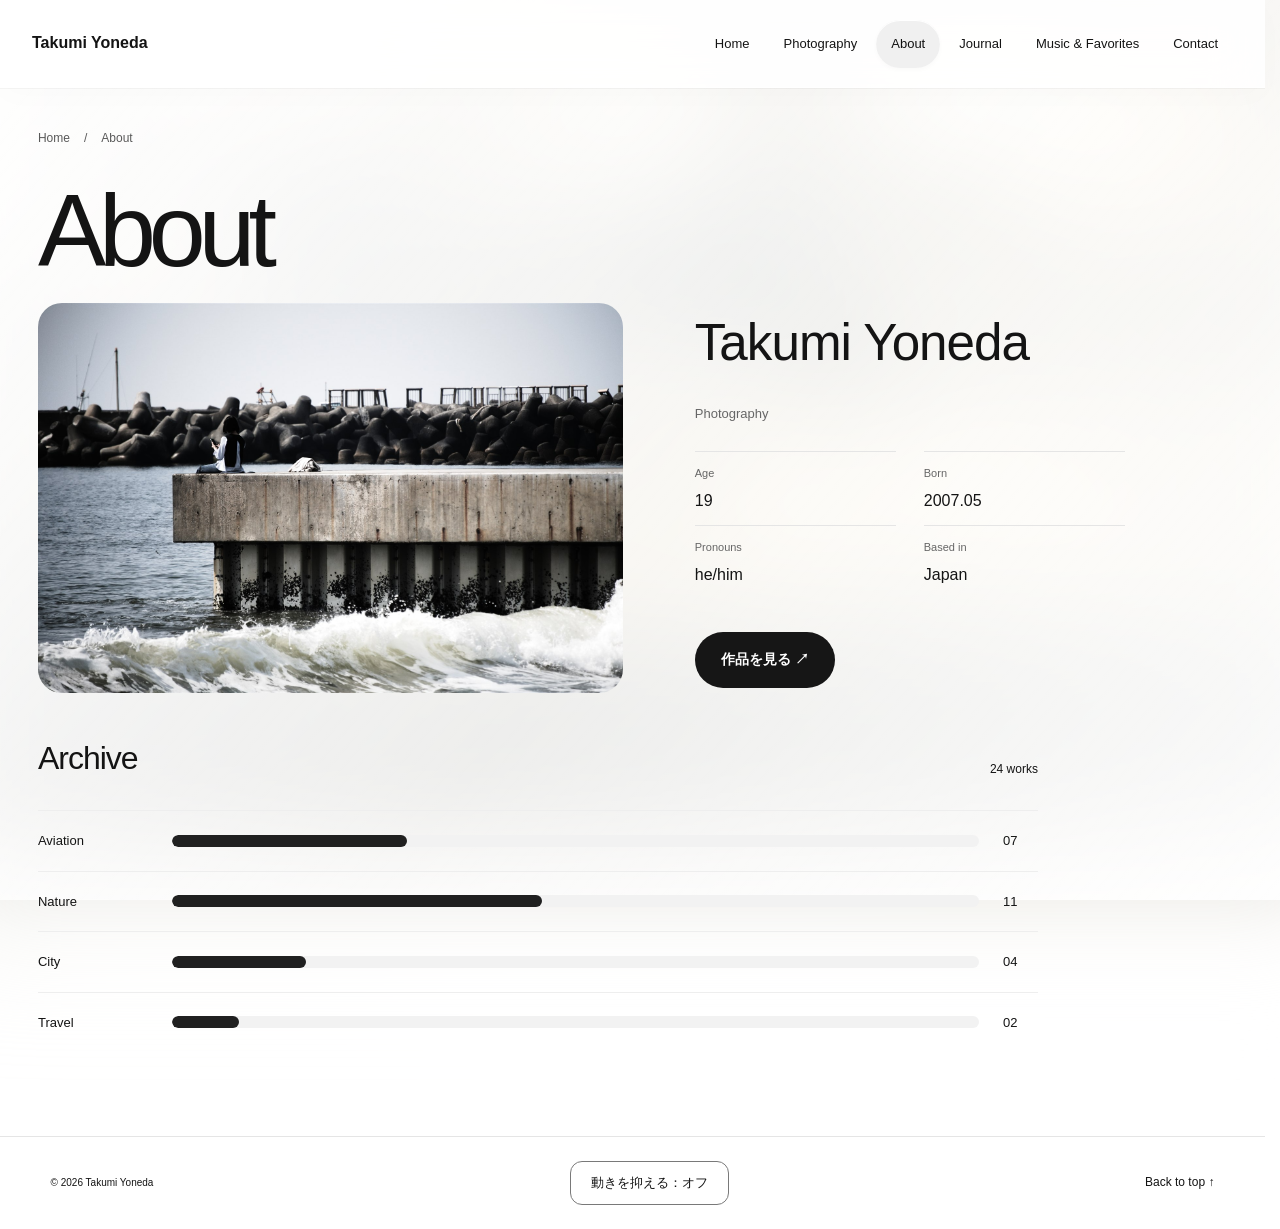
==== commit 018a7c2e: "Use a scroll-only photographic home" ====
--- a/about.html
+++ b/about.html
@@ -1 +1 @@
-<!doctype html><html lang="ja"><head><meta charset="utf-8"><meta name="viewport" content="width=device-width,initial-scale=1"><meta name="description" content="Takumi Yonedaの個人公式サイト。写真、アート、言葉と好きなもの。About"><meta name="theme-color" content="#ffffff"><title>About — Takumi Yoneda</title><link rel="icon" href="assets/favicon.svg" type="image/svg+xml"><link rel="stylesheet" href="assets/style.css"><link rel="stylesheet" href="assets/motion.css"><script defer src="assets/content.js"></script><script defer src="assets/app.js"></script><script defer src="assets/motion.js"></script></head><body class="inner-page"><a class="skip" href="#main">本文へスキップ</a><header><a class="brand" href="index.html">TY<span>Takumi Yoneda</span></a><nav class="desktop-nav" aria-label="メインナビゲーション"><a href="index.html" >Home</a><a href="photography.html" >Photography</a><a href="about.html" aria-current="page">About</a><a href="journal.html" >Journal</a><a href="favorites.html" >Music & Favorites</a><a href="contact.html" >Contact</a></nav><button class="icon menu-toggle" aria-label="メニューを開く" aria-haspopup="dialog" aria-controls="menu-dialog" aria-expanded="false">☰</button></header><main id="main"><nav class="breadcrumbs" aria-label="パンくずリスト"><ol><li><a href="index.html">Home</a></li><li aria-current="page">About</li></ol></nav><section class="page-heading"><h1 class="kinetic"><span>About</span></h1></section><section class="bio"><div class="bio-image"><div class="image-wrap"><img src="assets/photo-18.jpg" alt="防波堤に腰掛ける人と打ち寄せる波" width="1800" height="1200" loading="lazy"><span class="image-error" hidden>画像を読み込めませんでした</span></div></div><div><h2>Takumi Yoneda</h2><p>Photography</p><dl class="profile-facts"><div><dt>Age</dt><dd>19</dd></div><div><dt>Born</dt><dd><time datetime="2007-05">2007.05</time></dd></div><div><dt>Pronouns</dt><dd>he/him</dd></div><div><dt>Based in</dt><dd>Japan</dd></div></dl><a class="button filled" href="photography.html">作品を見る ↗</a></div></section><section class="archive section"><div class="section-head"><h2>Archive</h2><span>24 works</span></div><div class="archive-chart" aria-label="写真カテゴリー別の作品数"><a href="photography.html" class="chart-row reveal"><span>Aviation</span><div class="chart-track"><div class="chart-fill" style="--size:29.166666666666668%"></div></div><span>07</span></a><a href="photography.html" class="chart-row reveal"><span>Nature</span><div class="chart-track"><div class="chart-fill" style="--size:45.83333333333333%"></div></div><span>11</span></a><a href="photography.html" class="chart-row reveal"><span>City</span><div class="chart-track"><div class="chart-fill" style="--size:16.666666666666664%"></div></div><span>04</span></a><a href="photography.html" class="chart-row reveal"><span>Travel</span><div class="chart-track"><div class="chart-fill" style="--size:8.333333333333332%"></div></div><span>02</span></a></div></section><noscript><nav aria-label="ページ一覧"><a href="index.html">Home</a> / <a href="photography.html">Photography</a> / <a href="about.html">About</a> / <a href="journal.html">Journal</a> / <a href="favorites.html">Music & Favorites</a> / <a href="contact.html">Contact</a></nav></noscript></main><footer><div class="footer-bottom"><small>© 2026 Takumi Yoneda</small><button id="motion-toggle" class="chip" aria-pressed="false">動きを抑える</button><a href="#main">Back to top ↑</a></div></footer><dialog id="menu-dialog" class="menu-dialog" aria-labelledby="menu-title"><div class="dialog-top"><h2 id="menu-title">Menu</h2><button class="icon" data-close aria-label="メニューを閉じる">×</button></div><nav aria-label="モバイルナビゲーション"><a href="index.html" >Home<span>↗</span></a><a href="photography.html" >Photography<span>↗</span></a><a href="about.html" aria-current="page">About<span>↗</span></a><a href="journal.html" >Journal<span>↗</span></a><a href="favorites.html" >Music & Favorites<span>↗</span></a><a href="contact.html" >Contact<span>↗</span></a></nav></dialog><dialog id="sheet" class="sheet" aria-labelledby="sheet-title"><div class="handle" aria-hidden="true"></div><div class="dialog-top"><h2 id="sheet-title">Details</h2><button class="icon" data-close aria-label="詳細を閉じる">×</button></div><div id="sheet-content"></div></dialog><dialog id="lightbox" class="lightbox" aria-label="写真の拡大表示"><button class="icon" data-close aria-label="拡大表示を閉じる">×</button><img id="lightbox-image" alt=""><button class="icon viewer-info" id="viewer-info" aria-label="作品情報">i</button><div class="viewer-controls"><button class="icon" id="viewer-prev" aria-label="前の作品">←</button><span id="viewer-count" aria-live="polite"></span><button class="icon" id="viewer-next" aria-label="次の作品">→</button></div></dialog><div id="toast" role="status"></div></body></html>+<!doctype html><html lang="ja"><head><meta charset="utf-8"><meta name="viewport" content="width=device-width,initial-scale=1"><meta name="description" content="Takumi Yonedaの個人公式サイト。写真、アート、言葉と好きなもの。About"><meta name="theme-color" content="#ffffff"><title>About — Takumi Yoneda</title><link rel="icon" href="assets/favicon.svg" type="image/svg+xml"><link rel="stylesheet" href="assets/style.css"><link rel="stylesheet" href="assets/motion.css?v=5"><script defer src="assets/content.js"></script><script defer src="assets/app.js"></script><script defer src="assets/motion.js"></script></head><body class="inner-page"><a class="skip" href="#main">本文へスキップ</a><header><a class="brand" href="index.html">TY<span>Takumi Yoneda</span></a><nav class="desktop-nav" aria-label="メインナビゲーション"><a href="index.html" >Home</a><a href="photography.html" >Photography</a><a href="about.html" aria-current="page">About</a><a href="journal.html" >Journal</a><a href="favorites.html" >Music & Favorites</a><a href="contact.html" >Contact</a></nav><button class="icon menu-toggle" aria-label="メニューを開く" aria-haspopup="dialog" aria-controls="menu-dialog" aria-expanded="false">☰</button></header><main id="main"><nav class="breadcrumbs" aria-label="パンくずリスト"><ol><li><a href="index.html">Home</a></li><li aria-current="page">About</li></ol></nav><section class="page-heading"><h1 class="kinetic"><span>About</span></h1></section><section class="bio"><div class="bio-image"><div class="image-wrap"><img src="assets/photo-18.jpg" alt="防波堤に腰掛ける人と打ち寄せる波" width="1800" height="1200" loading="lazy"><span class="image-error" hidden>画像を読み込めませんでした</span></div></div><div><h2>Takumi Yoneda</h2><p>Photography</p><dl class="profile-facts"><div><dt>Age</dt><dd>19</dd></div><div><dt>Born</dt><dd><time datetime="2007-05">2007.05</time></dd></div><div><dt>Pronouns</dt><dd>he/him</dd></div><div><dt>Based in</dt><dd>Japan</dd></div></dl><a class="button filled" href="photography.html">作品を見る ↗</a></div></section><section class="archive section"><div class="section-head"><h2>Archive</h2><span>24 works</span></div><div class="archive-chart" aria-label="写真カテゴリー別の作品数"><a href="photography.html" class="chart-row reveal"><span>Aviation</span><div class="chart-track"><div class="chart-fill" style="--size:29.166666666666668%"></div></div><span>07</span></a><a href="photography.html" class="chart-row reveal"><span>Nature</span><div class="chart-track"><div class="chart-fill" style="--size:45.83333333333333%"></div></div><span>11</span></a><a href="photography.html" class="chart-row reveal"><span>City</span><div class="chart-track"><div class="chart-fill" style="--size:16.666666666666664%"></div></div><span>04</span></a><a href="photography.html" class="chart-row reveal"><span>Travel</span><div class="chart-track"><div class="chart-fill" style="--size:8.333333333333332%"></div></div><span>02</span></a></div></section><noscript><nav aria-label="ページ一覧"><a href="index.html">Home</a> / <a href="photography.html">Photography</a> / <a href="about.html">About</a> / <a href="journal.html">Journal</a> / <a href="favorites.html">Music & Favorites</a> / <a href="contact.html">Contact</a></nav></noscript></main><footer><div class="footer-bottom"><small>© 2026 Takumi Yoneda</small><button id="motion-toggle" class="chip" aria-pressed="false">動きを抑える</button><a href="#main">Back to top ↑</a></div></footer><dialog id="menu-dialog" class="menu-dialog" aria-labelledby="menu-title"><div class="dialog-top"><h2 id="menu-title">Menu</h2><button class="icon" data-close aria-label="メニューを閉じる">×</button></div><nav aria-label="モバイルナビゲーション"><a href="index.html" >Home<span>↗</span></a><a href="photography.html" >Photography<span>↗</span></a><a href="about.html" aria-current="page">About<span>↗</span></a><a href="journal.html" >Journal<span>↗</span></a><a href="favorites.html" >Music & Favorites<span>↗</span></a><a href="contact.html" >Contact<span>↗</span></a></nav></dialog><dialog id="sheet" class="sheet" aria-labelledby="sheet-title"><div class="handle" aria-hidden="true"></div><div class="dialog-top"><h2 id="sheet-title">Details</h2><button class="icon" data-close aria-label="詳細を閉じる">×</button></div><div id="sheet-content"></div></dialog><dialog id="lightbox" class="lightbox" aria-label="写真の拡大表示"><button class="icon" data-close aria-label="拡大表示を閉じる">×</button><img id="lightbox-image" alt=""><button class="icon viewer-info" id="viewer-info" aria-label="作品情報">i</button><div class="viewer-controls"><button class="icon" id="viewer-prev" aria-label="前の作品">←</button><span id="viewer-count" aria-live="polite"></span><button class="icon" id="viewer-next" aria-label="次の作品">→</button></div></dialog><div id="toast" role="status"></div></body></html>
--- a/assets/motion.css
+++ b/assets/motion.css
@@ -48,3 +48,32 @@
 
 /* Photo palette: warm neutral, rose and muted blue; original image colors retained. */
 .artist-card .image-wrap{border:1px solid #00000006}.artist-group .image-wrap{background:#faf6f7;aspect-ratio:16/10}.artist-group img{object-fit:contain}.artist-solo .image-wrap{background:#f8f5f2}.artist-card:nth-child(3) img{object-position:50% 30%}.artist-card:nth-child(5) img{object-position:50% 36%}.photo-credits{max-width:1000px}
+
+/* Fill the cover width without a vacant side panel. */
+.cover-photo .image-wrap{width:100%;height:auto;max-height:none;aspect-ratio:auto}.cover-photo .image-wrap img{display:block;width:100%;height:auto;max-width:none;max-height:none;object-fit:contain}
+
+
+/* Continuous photo columns replace offset grids and empty cells. */
+.home-page main,.inner-page main,.portfolio-page main{max-width:1720px;padding-inline:3%}
+.selected-grid,.portfolio-page .photo-grid{display:block;columns:2;column-gap:20px}
+.selected-grid .photo-card,.portfolio-page .photo-grid .photo-card{display:block;width:100%;margin:0 0 20px;break-inside:avoid;grid-column:auto!important}
+.selected-grid .photo-card .image-wrap,.portfolio-page .photo-grid .photo-card .image-wrap{aspect-ratio:auto;height:auto}
+.selected-grid .photo-card img,.portfolio-page .photo-grid .photo-card img{width:100%;height:auto}
+.selected{padding:30px 0 12px}.selected .section-head{margin-bottom:16px}.section-head h2{margin-bottom:0}.home-links{padding-top:8px}.home-links a{min-height:60px}
+.portfolio-page .page-heading,.inner-page .page-heading{padding:20px 0 24px}.portfolio-tools{margin-bottom:18px}
+@media(max-width:640px){.home-page main,.inner-page main,.portfolio-page main{padding-inline:4%}.selected-grid,.portfolio-page .photo-grid{columns:1}.selected-grid .photo-card,.portfolio-page .photo-grid .photo-card{margin-bottom:16px;width:100%!important}.cover h1{display:flex;font-size:clamp(36px,9vw,54px);line-height:1;gap:.18em}.cover h1>span{display:inline-block}.cover-heading{flex-wrap:wrap;gap:12px;padding-bottom:16px}.cover-link{min-height:40px}.cover{padding-top:18px}.selected{padding-top:24px}}
+
+.artist-group .image-wrap{aspect-ratio:4/3}.artist-group img{width:100%;height:100%;object-fit:cover;object-position:center}.artist-card:nth-child(2) img{object-position:50% 68%}.artist-card:nth-child(3) img{object-position:50% 25%}.artist-card:nth-child(5) img{object-position:50% 42%}
+.artist-card:first-child .image-wrap{aspect-ratio:16/9}.artist-card:first-child img{object-fit:contain}.artist-card:nth-child(2) .image-wrap{aspect-ratio:1/1}
+.artist-group .image-wrap,.artist-card:first-child .image-wrap,.artist-card:nth-child(2) .image-wrap{aspect-ratio:16/9}.artist-card:nth-child(2) img{object-position:50% 55%}
+
+/* Scroll story: vertical input, horizontal photography, natural vertical exit. */
+.home-page main{max-width:none;padding-inline:24px}.cover{padding-top:16px}.cover-heading{padding-bottom:18px}.cover h1{font-size:clamp(42px,6.5vw,100px)}.cover-photo{border-radius:18px}.cover-photo .image-wrap{height:calc(100svh - 230px);min-height:300px;aspect-ratio:auto}.cover-photo .image-wrap img{width:100%;height:100%;object-fit:cover}.cover-baseline{padding-block:2px}.cover-baseline span{font-size:11px}
+.horizontal-story{padding:0;margin-top:8px;position:relative}.horizontal-story .scroll-stage{position:sticky;top:0;height:100svh;overflow:hidden;display:flex;flex-direction:column;justify-content:center;padding:16px 0}.horizontal-story .section-head{flex-shrink:0;margin-bottom:12px;align-items:center}.horizontal-story .section-head h2{font-size:25px}.horizontal-story .selected-grid{display:flex;columns:unset;gap:16px;align-items:center;width:100%;will-change:transform}.horizontal-story .selected-grid .photo-card{flex:0 0 auto;width:auto!important;margin:0;opacity:1;transform:none;transition:none}.horizontal-story .selected-grid .photo-card .image-wrap{height:calc(100svh - 140px);aspect-ratio:auto;border-radius:14px;animation:none!important}.horizontal-story .selected-grid .photo-card img{height:100%;width:auto;max-width:none;object-fit:contain}.horizontal-story .frame-number{padding-block:6px}.home-links{padding:12px 0}.home-page footer{margin-top:20px}
+@media(max-width:640px){.home-page main{padding-inline:12px}.cover-heading{padding-bottom:14px}.cover h1{font-size:clamp(32px,8.8vw,54px)}.cover-photo .image-wrap{height:calc(100svh - 170px);min-height:300px}.horizontal-story .selected-grid{gap:12px}.horizontal-story .selected-grid .photo-card .image-wrap{height:calc(100svh - 120px)}.horizontal-story .scroll-stage{padding-block:12px}.horizontal-story .selected-grid .photo-card img{max-width:88vw;object-fit:cover}.horizontal-story .section-head h2{font-size:22px}}
+@media(prefers-reduced-motion:reduce){.selected-grid{transform:none!important}}
+/* Photographic atmosphere: supplied work under a translucent white surface. */
+body{isolation:isolate;background:#fff}body:before{content:'';position:fixed;inset:-70px;z-index:-2;background:url('photo-23.jpg') center/cover no-repeat;filter:blur(55px) saturate(.75);opacity:.25;pointer-events:none}body:after{content:'';position:fixed;inset:0;z-index:-1;background:linear-gradient(130deg,#fffffff2 5%,#ffffffa8 55%,#ffffffe8);pointer-events:none}.horizontal-story .scroll-stage:before{content:'';position:absolute;inset:-60px;z-index:-1;background:linear-gradient(#ffffff9c,#ffffffad),url('photo-8.jpg') center/cover;filter:blur(36px);pointer-events:none}.horizontal-story .scroll-stage{isolation:isolate}.home-links a{background:#ffffff38;border-color:#17171720}.home-page footer,.inner-page footer,.portfolio-page footer{background:transparent}.horizontal-story .selected-grid .photo-card .image-wrap{box-shadow:0 12px 40px #17100c24}.home-page .cover-photo{box-shadow:0 10px 35px #17100c20}
+@media(max-width:640px){.horizontal-story .selected-grid .photo-card img{max-width:none;object-fit:contain}}
+@media(prefers-reduced-transparency:reduce){body:before,body:after,.horizontal-story .scroll-stage:before{display:none}}
+.horizontal-story .scroll-stage{top:88px;height:calc(100svh - 88px)}.horizontal-story .selected-grid .photo-card .image-wrap{height:calc(100svh - 184px)}@media(max-width:640px){.horizontal-story .scroll-stage{top:72px;height:calc(100svh - 72px)}.horizontal-story .selected-grid .photo-card .image-wrap{height:calc(100svh - 154px)}}
